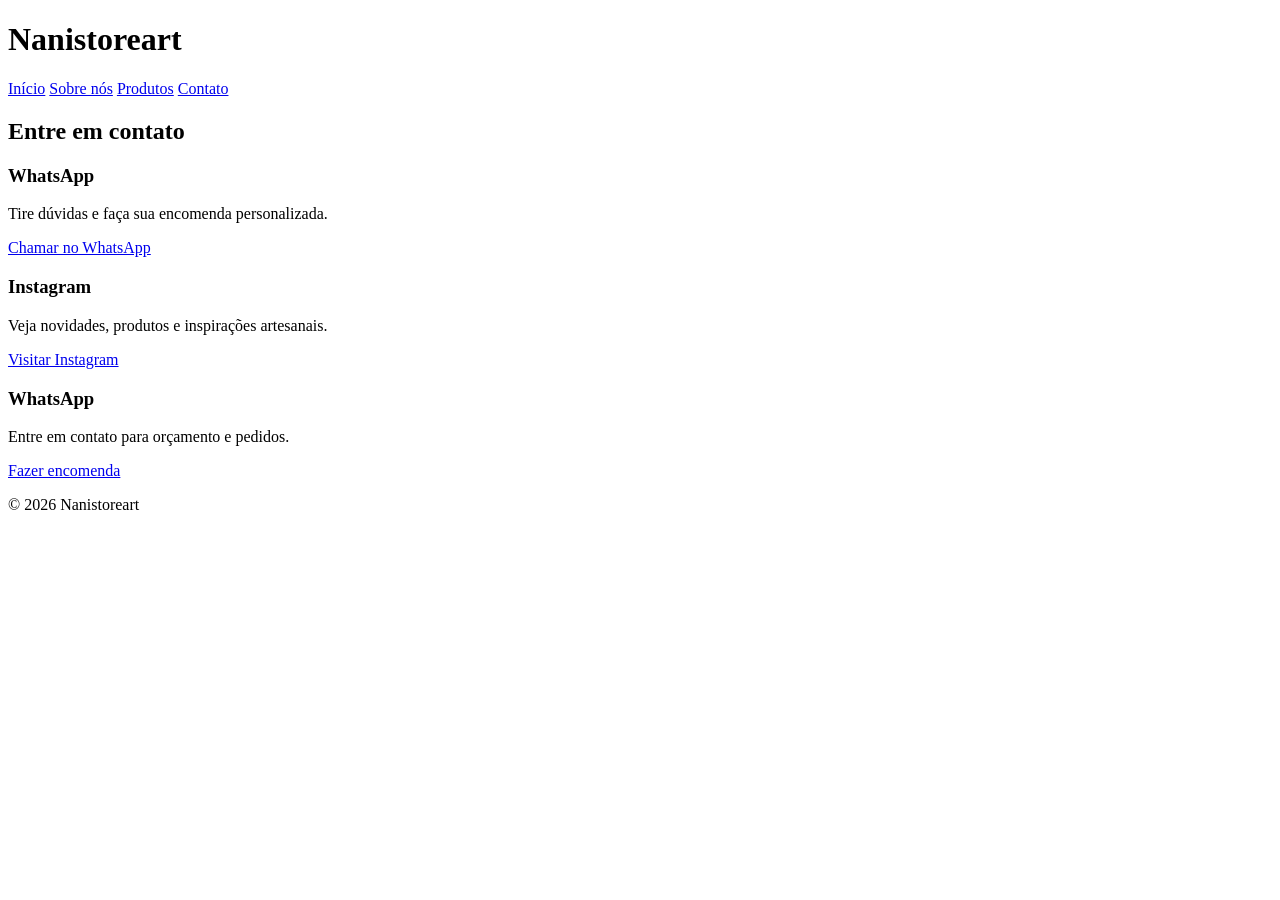
==== Contato.html @ db50703a "Rename Contato to Contato.html" ====
<!DOCTYPE html>
<html lang="pt-br">

<head>
    <meta charset="UTF-8">
    <meta name="viewport" content="width=device-width, initial-scale=1.0">

    <title>Contato - Nanistoreart</title>

    <link rel="stylesheet" href="css/style.css">
</head>

<body>

    <header>
        <h1>Nanistoreart</h1>
        <nav>
          <a href="index.html">Início</a> 
            <a href="sobre_nos.html">Sobre nós</a>
            <a href="produtos.html">Produtos</a>
            <a href="contato.html">Contato</a>
        </nav>
    </header>

    <section class="contato">

        <h2>Entre em contato</h2>

        <div class="cards">
            <div class="card">
                <h3>WhatsApp</h3>

                <p>Tire dúvidas e faça sua encomenda personalizada.</p>

                <a href="https://wa.me/5519997378166" target="_blank">
                    Chamar no WhatsApp
                </a>

            </div>

            <div class="card instagram">

                <h3>Instagram</h3>

                <p>Veja novidades, produtos e inspirações artesanais.</p>

                <a href="https://instagram.com/nanistoreart?igsh=M28wcTVrY2h6N2dl" target="_blank">
                    Visitar Instagram
                </a>

            </div>

            <div class="card">

                <h3>WhatsApp</h3>

                <p>Entre em contato para orçamento e pedidos.</p>

                <a href="https://wa.me/5519999416277" target="_blank">
                    Fazer encomenda
                </a>

            </div>

        </div>

    </section>

    <footer>
        <p>© 2026 Nanistoreart</p>
    </footer>

</body>

</html>
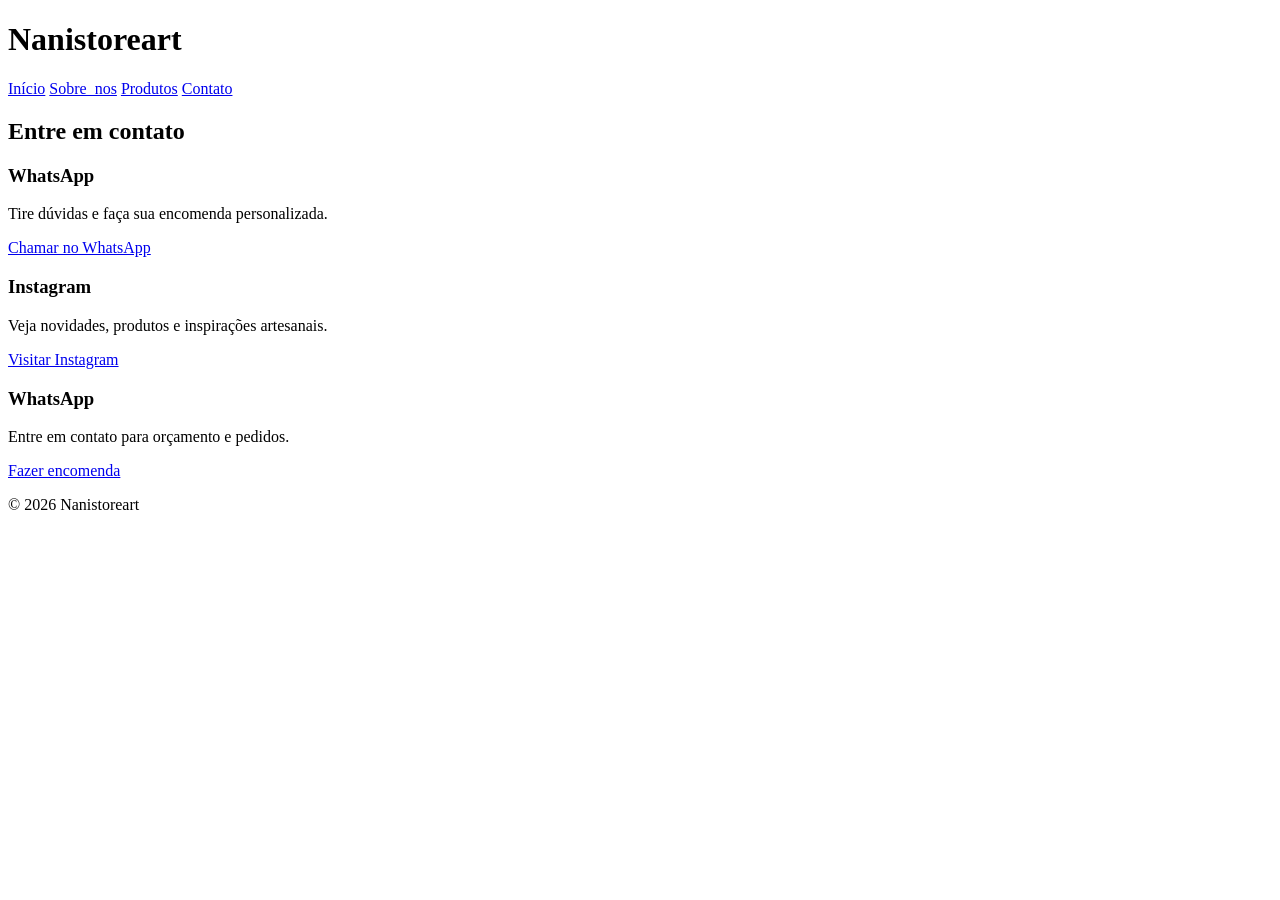
==== commit 56208130: "Update Contato.html" ====
--- a/Contato.html
+++ b/Contato.html
@@ -7,7 +7,7 @@
 
     <title>Contato - Nanistoreart</title>
 
-    <link rel="stylesheet" href="css/style.css">
+    <link rel="stylesheet" href="CSS/style.css">
 </head>
 
 <body>
@@ -16,9 +16,9 @@
         <h1>Nanistoreart</h1>
         <nav>
           <a href="index.html">Início</a> 
-            <a href="sobre_nos.html">Sobre nós</a>
-            <a href="produtos.html">Produtos</a>
-            <a href="contato.html">Contato</a>
+            <a href="Sobre_nos.html">Sobre_nos</a>
+            <a href="Produtos.html">Produtos</a>
+            <a href="Contato.html">Contato</a>
         </nav>
     </header>
 
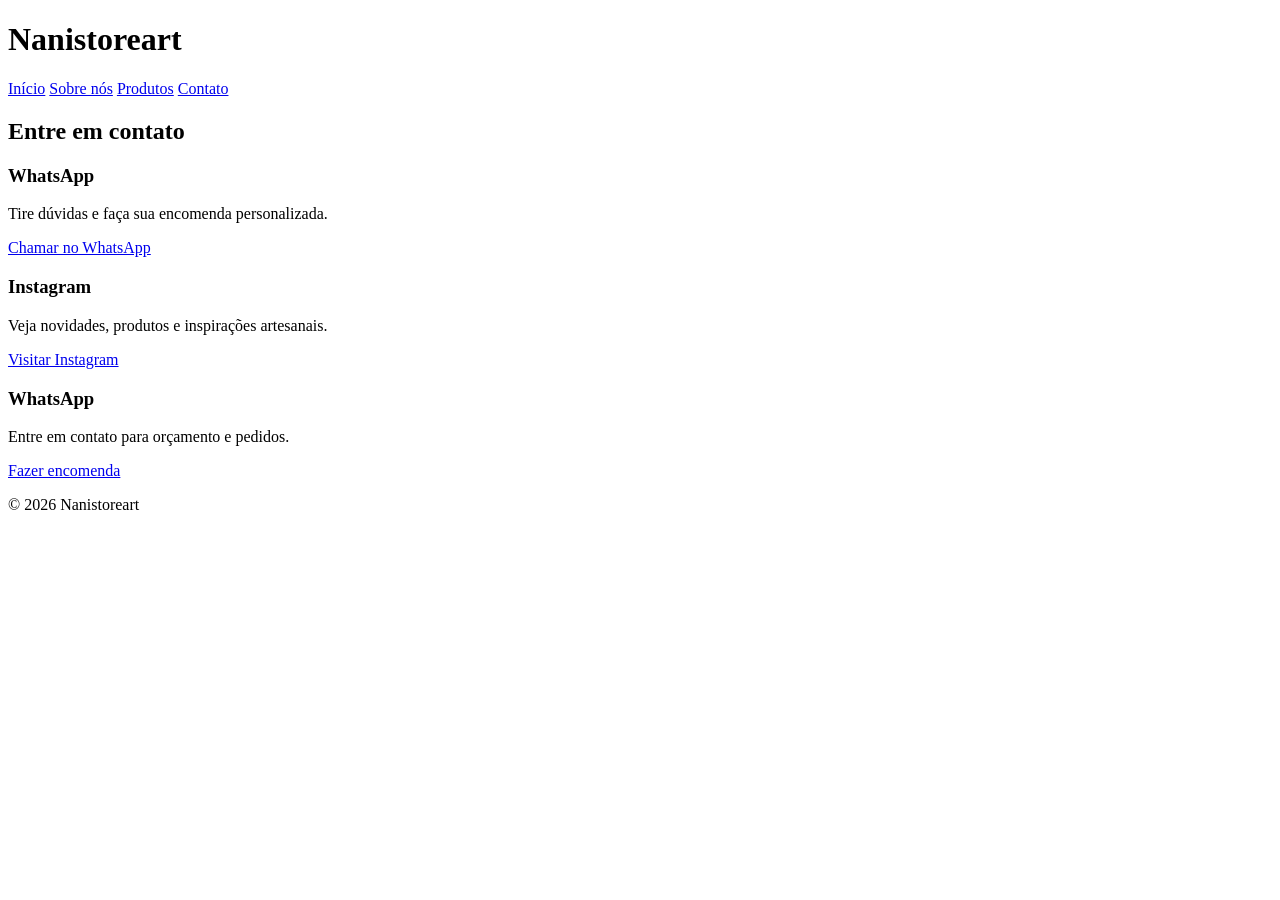
==== commit 3d534ffd: "Update Contato.html" ====
--- a/Contato.html
+++ b/Contato.html
@@ -16,7 +16,7 @@
         <h1>Nanistoreart</h1>
         <nav>
           <a href="index.html">Início</a> 
-            <a href="Sobre_nos.html">Sobre_nos</a>
+            <a href="Sobre_nos.html">Sobre nós</a>
             <a href="Produtos.html">Produtos</a>
             <a href="Contato.html">Contato</a>
         </nav>
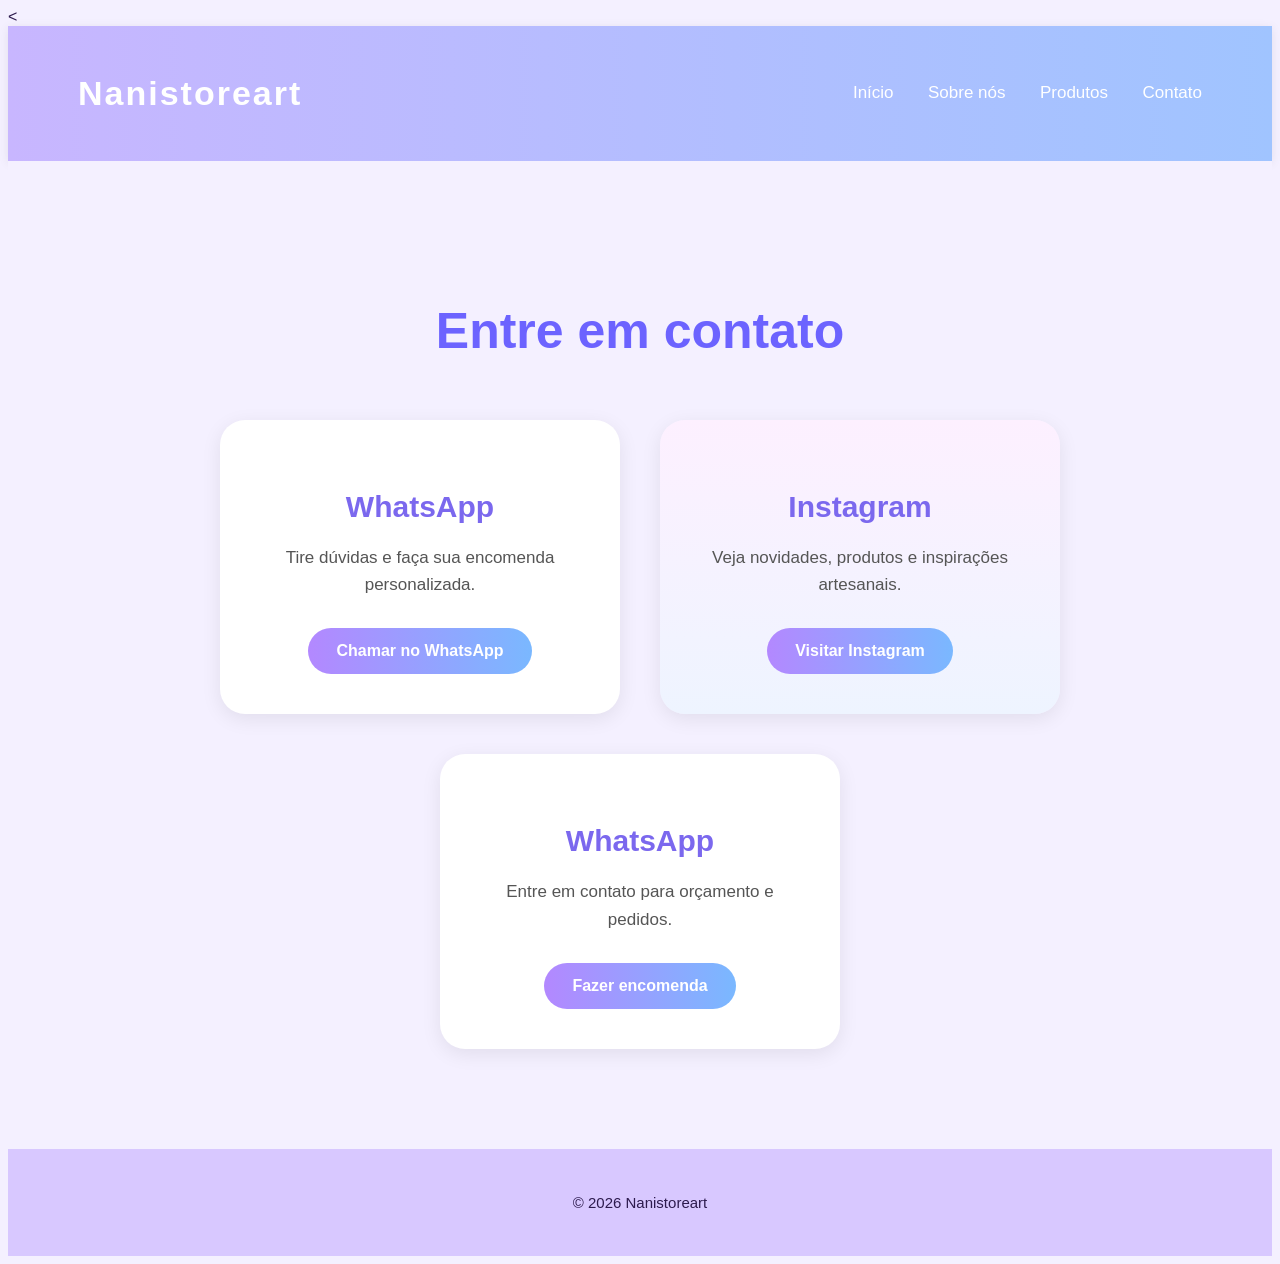
==== commit a9241abd: "Update Contato.html" ====
--- a/Contato.html
+++ b/Contato.html
@@ -7,7 +7,7 @@
 
     <title>Contato - Nanistoreart</title>
 
-    <link rel="stylesheet" href="CSS/style.css">
+    <<link rel="stylesheet" href="CSS.css">
 </head>
 
 <body>
--- a/CSS.css
+++ b/CSS.css
@@ -0,0 +1,358 @@
+body {
+    background: #f4f0ff;
+    font-family: 'Poppins', sans-serif;
+    color: #2d1b4e;
+}
+
+/* HEADER */
+
+header {
+    display: flex;
+    justify-content: space-between;
+    align-items: center;
+
+    padding: 25px 70px;
+
+    background: linear-gradient(
+        90deg,
+        #c8b6ff,
+        #a0c4ff
+    );
+
+    box-shadow: 0 2px 10px rgba(0,0,0,0.08);
+}
+
+header h1 {
+    font-size: 34px;
+    color: white;
+    letter-spacing: 2px;
+}
+
+header nav a {
+    text-decoration: none;
+    color: white;
+
+    margin-left: 30px;
+
+    font-size: 17px;
+
+    transition: 0.3s;
+}
+
+header nav a:hover {
+    color: #2d1b4e;
+}
+
+/* HERO */
+
+.hero {
+    height: 100vh;
+
+    background:
+        linear-gradient(
+            rgba(95, 70, 160, 0.45),
+            rgba(80, 120, 255, 0.35)
+        ),
+
+        url('https://images.unsplash.com/photo-1452860606245-08befc0ff44b?q=80&w=1974');
+
+    background-size: cover;
+    background-position: center;
+    background-repeat: no-repeat;
+
+    display: flex;
+    align-items: center;
+    text-decoration: none;
+
+    padding-left: 90px;
+}
+
+.hero2 {
+    height: 300vh;
+
+    background:
+        linear-gradient(
+            rgba(95, 70, 160, 0.45),
+            rgba(80, 120, 255, 0.35)
+        );
+}
+
+/* OVERLAY */
+
+.overlay {
+    max-width: 650px;
+
+    background: rgba(255,255,255,0.15);
+
+    backdrop-filter: blur(8px);
+
+    padding: 55px;
+
+    border-radius: 25px;
+
+    border: 1px solid rgba(255,255,255,0.2);
+
+    display: flex;
+    flex-direction: column;
+    text-decoration: none;
+}
+
+.overlay h2 {
+    font-size: 70px;
+
+    color: white;
+    
+
+    line-height: 1.1;
+
+    margin-bottom: 20px;
+}
+
+.overlay p {
+    font-size: 20px;
+
+    color: #f5f5f5;
+    
+
+    line-height: 1.7;
+}
+
+/* BOTÃO */
+
+.overlay button {
+    width: 240px;
+
+    margin-top: 30px;
+
+    padding: 15px 35px;
+
+    border: none;
+    border-radius: 40px;
+
+    background: linear-gradient(
+        90deg,
+        #b388ff,
+        #7ab8ff
+    );
+
+    color: white;
+    text-decoration: none;
+
+    font-size: 17px;
+    font-weight: bold;
+
+    cursor: pointer;
+
+    transition: 0.3s;
+}
+
+.overlay button:hover {
+    background: linear-gradient(
+        90deg,
+    
+        #9d6bff,
+        #5da9ff
+    );
+
+    text-decoration: none;
+
+    transform: scale(1.05);
+}
+
+/* FOOTER */
+
+footer {
+    text-align: center;
+
+    padding: 30px;
+
+    background: #d8c8ff;
+
+    color: #2d1b4e;
+
+    font-size: 15px;
+}
+
+/* CONTATO */
+
+.contato {
+    padding: 100px 60px;
+
+    background: #f4f0ff;
+
+    text-align: center;
+}
+
+.contato h2 {
+    font-size: 50px;
+
+    margin-bottom: 60px;
+
+    color: #6c63ff;
+}
+
+/* CARDS */
+
+.cards {
+    display: flex;
+
+    justify-content: center;
+
+    gap: 40px;
+
+    flex-wrap: wrap;
+}
+
+.card {
+    width: 320px;
+
+    padding: 40px;
+
+    border-radius: 25px;
+
+    background: white;
+
+    box-shadow: 0 5px 20px rgba(0,0,0,0.08);
+
+    transition: 0.3s;
+}
+
+.card:hover {
+    transform: translateY(-10px);
+}
+
+.card h3 {
+    font-size: 30px;
+
+    margin-bottom: 20px;
+
+    color: #7b68ee;
+}
+
+.card p {
+    font-size: 17px;
+
+    margin-bottom: 30px;
+
+    color: #555;
+
+    line-height: 1.6;
+}
+
+/* BOTÕES */
+
+.card a {
+    display: inline-block;
+
+    padding: 14px 28px;
+
+    border-radius: 40px;
+
+    text-decoration: none;
+
+    color: white;
+
+    font-weight: bold;
+
+    background: linear-gradient(
+        90deg,
+        #b388ff,
+        #7ab8ff
+    );
+
+    transition: 0.3s;
+}
+
+.card a:hover {
+    transform: scale(1.05);
+
+    background: linear-gradient(
+        90deg,
+        #9d6bff,
+        #5da9ff
+    );
+}
+
+/* CARD DO INSTAGRAM */
+
+.instagram {
+    background: linear-gradient(
+        180deg,
+        #fdf0ff,
+        #eef4ff
+    );
+}
+.produto {
+    width: 300px;
+    border: 2px solid #000000;
+    border-radius: 12px;
+    padding: 15px;
+    text-align: center;
+    box-shadow: 0 4px 10px rgba(0, 0, 0, 0.384);
+    background-color: #5e3eaa88;
+    margin: 20px 0;
+}
+
+.container-produtos {
+    display: flex;
+    flex-wrap: wrap;
+    gap: 20px;
+    justify-content: center;
+    padding: 20px;
+}
+
+.produto img {
+    width: 100%;
+    height: 275px;
+    border-radius: 8px;
+}
+
+.produto h2 {
+    margin: 10px 0;
+}
+
+.produto button {
+    background-color: #000;
+    color: white;
+    border: none;
+    padding: 10px 20px;
+    border-radius: 6px;
+    cursor: pointer;
+}
+
+.produto button:hover {
+    background-color: #333;
+}
+
+.sobre-nos {
+    max-width: 900px;
+    margin: 80px auto;
+    padding: 50px;
+
+
+    background: rgba(255,255,255,0.8);
+    backdrop-filter: blur(10px);
+
+    border-radius: 25px;
+
+    box-shadow: 0 10px 30px rgba(0,0,0,0.08);
+
+    text-align: center;
+}
+
+.sobre-nos .icone {
+    font-size: 60px;
+    margin-bottom: 20px;
+}
+
+.sobre-nos h2 {
+    color: #6c63ff;
+    font-size: 42px;
+    margin-bottom: 20px;
+}
+
+.sobre-nos p {
+    font-size: 18px;
+    line-height: 1.8;
+    color: #3f3f3f;
+}
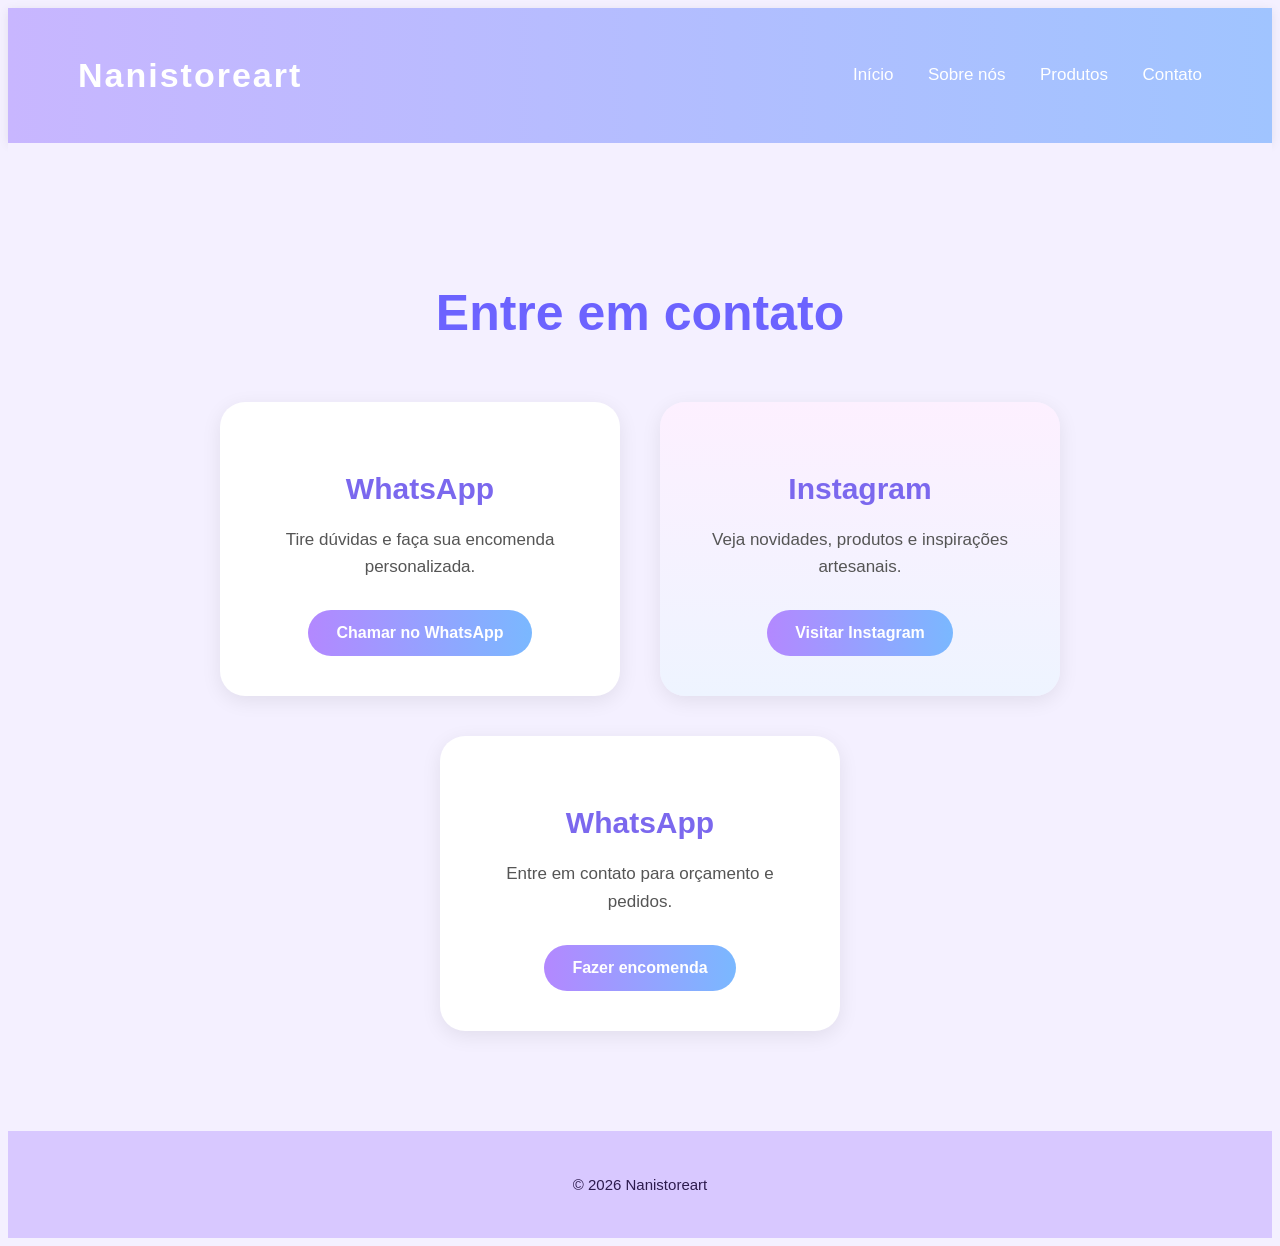
==== commit f263a458: "Update Contato.html" ====
--- a/Contato.html
+++ b/Contato.html
@@ -7,7 +7,7 @@
 
     <title>Contato - Nanistoreart</title>
 
-    <<link rel="stylesheet" href="CSS.css">
+    <link rel="stylesheet" href="CSS.css">
 </head>
 
 <body>
--- a/CSS.css
+++ b/CSS.css
@@ -10,15 +10,12 @@
     display: flex;
     justify-content: space-between;
     align-items: center;
-
     padding: 25px 70px;
-
     background: linear-gradient(
         90deg,
         #c8b6ff,
         #a0c4ff
     );
-
     box-shadow: 0 2px 10px rgba(0,0,0,0.08);
 }
 
@@ -31,11 +28,8 @@
 header nav a {
     text-decoration: none;
     color: white;
-
     margin-left: 30px;
-
     font-size: 17px;
-
     transition: 0.3s;
 }
 
@@ -45,75 +39,52 @@
 
 /* HERO */
 
-.hero {
+hero {
     height: 100vh;
-
     background:
         linear-gradient(
             rgba(95, 70, 160, 0.45),
-            rgba(80, 120, 255, 0.35)
-        ),
-
+            rgba(80, 120, 255, 0.35)),
         url('https://images.unsplash.com/photo-1452860606245-08befc0ff44b?q=80&w=1974');
-
     background-size: cover;
     background-position: center;
     background-repeat: no-repeat;
-
     display: flex;
     align-items: center;
-    text-decoration: none;
-
     padding-left: 90px;
 }
 
-.hero2 {
-    height: 300vh;
-
-    background:
-        linear-gradient(
-            rgba(95, 70, 160, 0.45),
-            rgba(80, 120, 255, 0.35)
-        );
+hero2 {
+    min-height: 100vh;
+    background: linear-gradient(
+        rgba(95, 70, 160, 0.45),
+        rgba(80, 120, 255, 0.35)
+    );
 }
 
 /* OVERLAY */
 
-.overlay {
+overlay {
     max-width: 650px;
-
     background: rgba(255,255,255,0.15);
-
     backdrop-filter: blur(8px);
-
     padding: 55px;
-
     border-radius: 25px;
-
     border: 1px solid rgba(255,255,255,0.2);
-
     display: flex;
     flex-direction: column;
-    text-decoration: none;
 }
 
 .overlay h2 {
     font-size: 70px;
-
-    color: white;
-    
-
+    color: white;
     line-height: 1.1;
-
     margin-bottom: 20px;
 }
 
 .overlay p {
     font-size: 20px;
-
     color: #f5f5f5;
-    
-
     line-height: 1.7;
 }
 
@@ -121,73 +92,42 @@
 
 .overlay button {
     width: 240px;
-
     margin-top: 30px;
-
     padding: 15px 35px;
-
     border: none;
     border-radius: 40px;
-
     background: linear-gradient(
         90deg,
         #b388ff,
         #7ab8ff
     );
-
-    color: white;
-    text-decoration: none;
-
+    color: white;
     font-size: 17px;
     font-weight: bold;
-
     cursor: pointer;
-
     transition: 0.3s;
 }
 
 .overlay button:hover {
     background: linear-gradient(
         90deg,
-    
         #9d6bff,
         #5da9ff
     );
-
-    text-decoration: none;
-
     transform: scale(1.05);
-}
-
-/* FOOTER */
-
-footer {
-    text-align: center;
-
-    padding: 30px;
-
-    background: #d8c8ff;
-
-    color: #2d1b4e;
-
-    font-size: 15px;
 }
 
 /* CONTATO */
 
 .contato {
     padding: 100px 60px;
-
     background: #f4f0ff;
-
     text-align: center;
 }
 
 .contato h2 {
     font-size: 50px;
-
     margin-bottom: 60px;
-
     color: #6c63ff;
 }
 
@@ -195,25 +135,17 @@
 
 .cards {
     display: flex;
-
     justify-content: center;
-
     gap: 40px;
-
     flex-wrap: wrap;
 }
 
 .card {
     width: 320px;
-
     padding: 40px;
-
     border-radius: 25px;
-
     background: white;
-
     box-shadow: 0 5px 20px rgba(0,0,0,0.08);
-
     transition: 0.3s;
 }
 
@@ -223,49 +155,34 @@
 
 .card h3 {
     font-size: 30px;
-
-    margin-bottom: 20px;
-
+    margin-bottom: 20px;
     color: #7b68ee;
 }
 
 .card p {
     font-size: 17px;
-
     margin-bottom: 30px;
-
     color: #555;
-
     line-height: 1.6;
 }
-
-/* BOTÕES */
 
 .card a {
     display: inline-block;
-
     padding: 14px 28px;
-
     border-radius: 40px;
-
     text-decoration: none;
-
-    color: white;
-
+    color: white;
     font-weight: bold;
-
     background: linear-gradient(
         90deg,
         #b388ff,
         #7ab8ff
     );
-
     transition: 0.3s;
 }
 
 .card a:hover {
     transform: scale(1.05);
-
     background: linear-gradient(
         90deg,
         #9d6bff,
@@ -282,16 +199,8 @@
         #eef4ff
     );
 }
-.produto {
-    width: 300px;
-    border: 2px solid #000000;
-    border-radius: 12px;
-    padding: 15px;
-    text-align: center;
-    box-shadow: 0 4px 10px rgba(0, 0, 0, 0.384);
-    background-color: #5e3eaa88;
-    margin: 20px 0;
-}
+
+/* PRODUTOS */
 
 .container-produtos {
     display: flex;
@@ -301,9 +210,21 @@
     padding: 20px;
 }
 
+.produto {
+    width: 300px;
+    border: 2px solid #000;
+    border-radius: 12px;
+    padding: 15px;
+    text-align: center;
+    box-shadow: 0 4px 10px rgba(0,0,0,0.38);
+    background-color: #5e3eaa88;
+    margin: 20px 0;
+}
+
 .produto img {
     width: 100%;
     height: 275px;
+    object-fit: cover;
     border-radius: 8px;
 }
 
@@ -324,19 +245,16 @@
     background-color: #333;
 }
 
+/* SOBRE NÓS */
+
 .sobre-nos {
     max-width: 900px;
     margin: 80px auto;
     padding: 50px;
-
-
     background: rgba(255,255,255,0.8);
     backdrop-filter: blur(10px);
-
     border-radius: 25px;
-
     box-shadow: 0 10px 30px rgba(0,0,0,0.08);
-
     text-align: center;
 }
 
@@ -356,3 +274,15 @@
     line-height: 1.8;
     color: #3f3f3f;
 }
+
+/* FOOTER */
+
+footer {
+    text-align: center;
+    padding: 30px;
+    background: #d8c8ff;
+    color: #2d1b4e;
+    font-size: 15px;
+}
+    color: #3f3f3f;
+}
